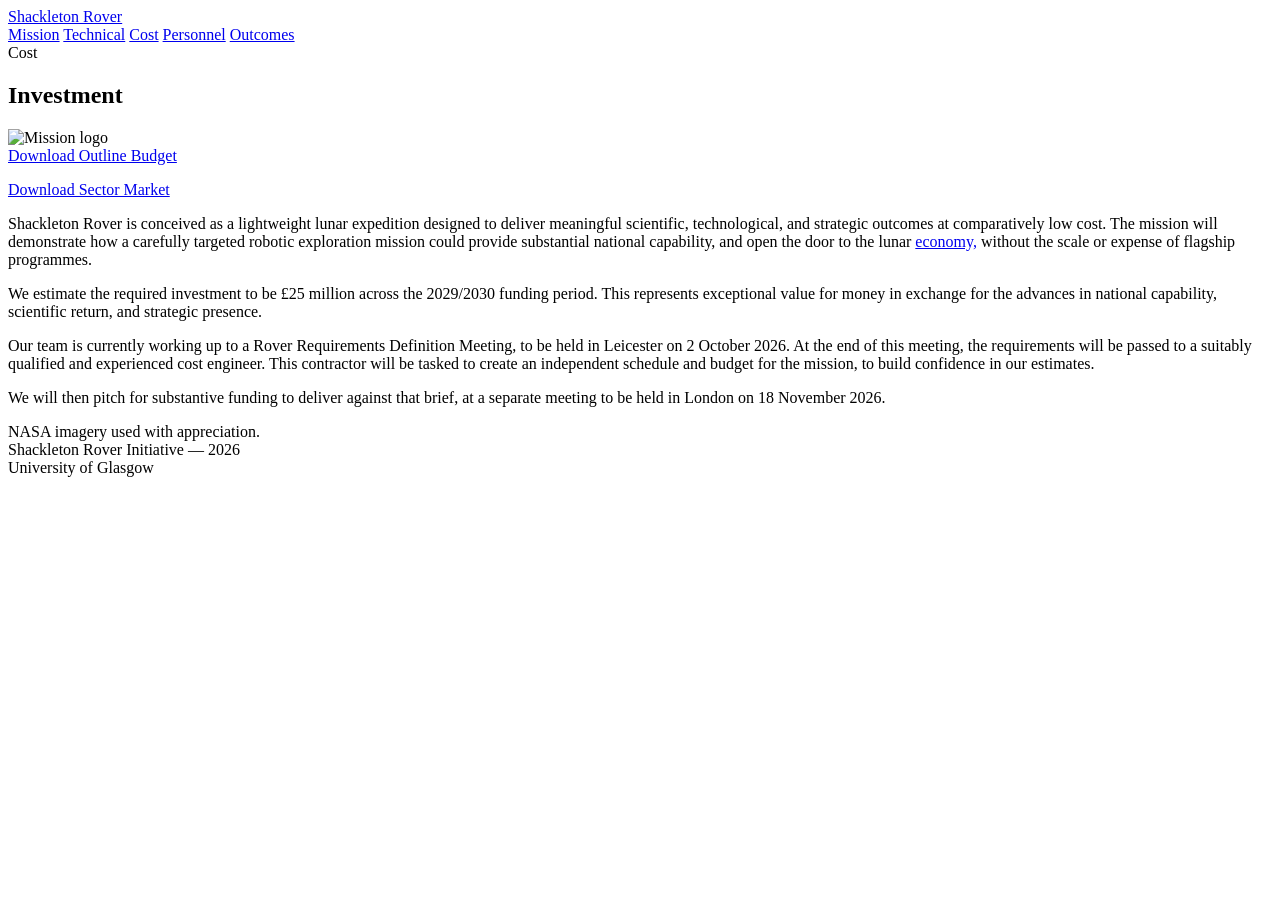
==== cost.html @ 97ef9038 "Added HTML files for relevant pages." ====
<!DOCTYPE html>
<html lang="en">

<head>

<meta charset="UTF-8">
<meta name="viewport" content="width=device-width, initial-scale=1.0">

<title>Cost | Shackleton Rover</title>

<link rel="stylesheet" href="css/styles.css">

</head>

<body>

<div class="page">

<nav>

<div class="logo">
<a href="index.html">Shackleton Rover</a>
</div>

<div class="nav-links">
<a href="mission.html">Mission</a>
<a href="technical.html">Technical</a>
<a href="cost.html">Cost</a>
<a href="personnel.html">Personnel</a>
<a href="outcomes.html">Outcomes</a>
</div>

</nav>

<section class="content-section">
<div class="mission-header">

<div class="mission-title">

<div class="kicker">
Cost
</div>

<h1>
Investment
</h1>

</div>

<img src="assets/images/logo.png"
class="mission-page-logo"
alt="Mission logo">

</div>
<div id="downloadButtons">
  <a class="button" href="assets/pdfs/Shackleton Rover (Investment).pdf" target="_blank">
Download Outline Budget
</a>
</p>
  <a class="button" href="assets/pdfs/Shackleton Rover (Sectoral).pdf" target="_blank">
Download Sector Market
</a>
</div>
</section>

<section class="content-section">
  <div class="columnText">
    <div class="column1">
<p>
Shackleton Rover is conceived as a lightweight lunar expedition designed to deliver meaningful scientific, technological, and strategic outcomes at comparatively low cost. The mission will demonstrate how a carefully targeted robotic exploration mission could provide substantial national capability, and open the door to the lunar <a href="https://www.deloitte.com/content/dam/assets-zone3/us/en/docs/services/consulting/2026/deloitte-building-the-lunar-economy-report.pdf">economy,</a> without the scale or expense of flagship programmes.
</p>

<p>
We estimate the required investment to be £25 million across the 2029/2030 funding period.
This represents exceptional value for money in exchange for the advances in national capability, scientific return, and strategic presence.
</p>
</div>
<div class="column2">
<p>
Our team is currently working up to a Rover Requirements Definition Meeting, to be held in Leicester on 2 October 2026. At the end of this meeting, the requirements will be passed to a suitably qualified and experienced cost engineer. This contractor will be tasked to create an independent schedule and budget for the mission, to build confidence in our estimates.
</p>
<p>
We will then pitch for substantive funding to deliver against that brief, at a separate meeting to be held in London on 18 November 2026.
</p>
</div>
</div>

</section>

<footer>

<div>
NASA imagery used with appreciation.
</div>

<div>
Shackleton Rover Initiative — 2026
</div>

<div>
University of Glasgow
</div>

</footer>

</div>

</body>
</html>
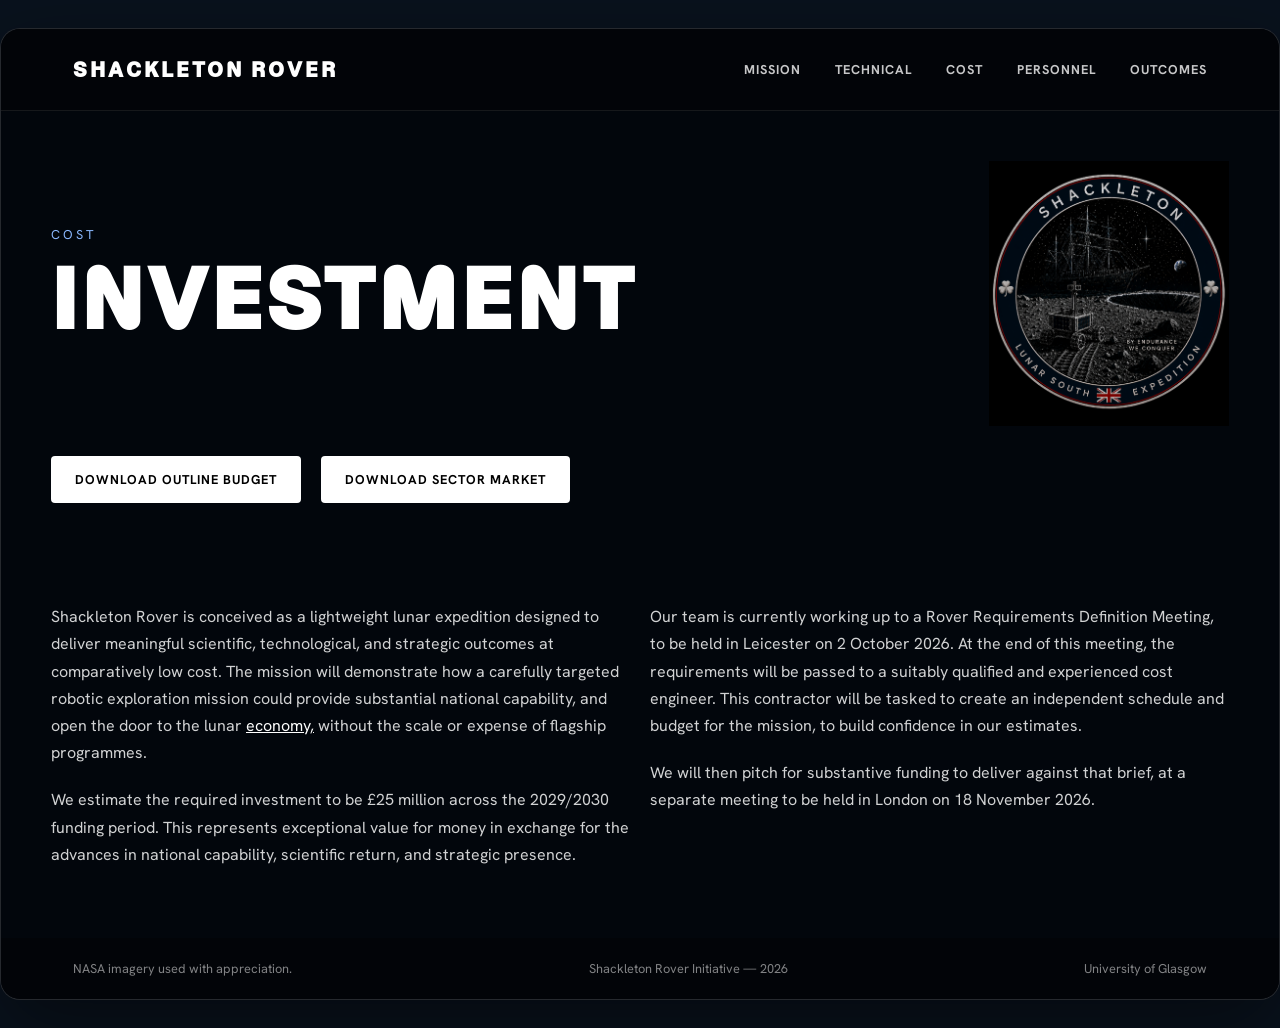
==== commit b31cc567: "Add favicon link in cost.html Add favicon link to cost.html" ====
--- a/cost.html
+++ b/cost.html
@@ -2,7 +2,7 @@
 <html lang="en">
 
 <head>
-
+<link rel="icon" type="image/x-icon" href="/images/logo.png">
 <meta charset="UTF-8">
 <meta name="viewport" content="width=device-width, initial-scale=1.0">
 
--- a/css/styles.css
+++ b/css/styles.css
@@ -0,0 +1,664 @@
+@import url('https://fonts.googleapis.com/css2?family=Hanken+Grotesk:ital,wght@0,100..900;1,100..900&family=Momo+Trust+Display&display=swap');
+
+*{
+  box-sizing:border-box;
+  margin:0;
+  padding:0;
+}
+
+html{
+  scroll-behavior:smooth;
+}
+
+body{
+  background:#09121d;
+  font-family:"Hanken Grotesk",Arial,Helvetica,sans-serif;
+  color:white;
+}
+
+.page{
+  max-width:1280px;
+  margin:28px auto;
+  border-radius:20px;
+  overflow:hidden;
+  border:1px solid rgba(255,255,255,.14);
+  background:#02060c;
+  box-shadow:0 30px 80px rgba(0,0,0,.45);
+  position:relative;
+}
+
+/* NAVIGATION */
+
+nav{
+  height:82px;
+
+  display:flex;
+  align-items:center;
+  justify-content:space-between;
+
+  padding:0 72px;
+
+  background:#020408;
+
+  border-bottom:1px solid rgba(255,255,255,.08);
+}
+
+.logo{
+  font-size:1.25em;
+  font-weight:800;
+  letter-spacing:3px;
+  text-transform:uppercase;
+}
+
+.logo a{
+  color:white;
+  text-decoration:none;
+  font-family: "Momo Trust Display", sans-serif;
+}
+
+.nav-links{
+  display:flex;
+  gap:34px;
+}
+
+.nav-links a{
+  color:rgba(255,255,255,.78);
+
+  text-decoration:none;
+
+  font-size:0.8em;
+  font-weight:700;
+
+  text-transform:uppercase;
+  letter-spacing:1px;
+
+  transition:.2s;
+}
+
+.nav-links a:hover{
+  color:white;
+}
+/* HERO */
+
+.hero{
+  position:relative;
+
+  min-height:430px;
+
+  display:flex;
+  align-items:center;
+  flex-wrap: wrap;
+
+  padding:80px 72px;
+
+  overflow:auto;
+
+  background:#000;
+}
+
+.hero::before{
+  content:"";
+
+  position:absolute;
+  inset:0;
+
+  background:
+    linear-gradient(
+      to bottom,
+      rgba(0,0,0,.25),
+      rgba(0,0,0,.6)
+    ),
+    url("../assets/images/earthrise.jpg");
+
+background-size:cover;
+background-position:92% 30%;
+background-repeat:no-repeat;
+  z-index:0;
+}
+
+.hero-content{
+  position:relative;
+  z-index:2;
+
+  max-width:680px;
+  display: flex;
+  flex-wrap: wrap;
+
+}
+
+.kicker{
+  color:#8bb8ff;
+
+  font-size:0.8em;
+
+  letter-spacing:3px;
+  text-transform:uppercase;
+
+  margin-bottom:18px;
+}
+
+h1{
+  font-size:5em;
+  line-height:.95;
+
+  letter-spacing:4px;
+  text-transform:uppercase;
+
+  margin-bottom:24px;
+  font-family: "Momo Trust Display", sans-serif;
+}
+
+.hero p{
+  font-size:1.5em;
+  line-height:1.5;
+
+  color:rgba(255,255,255,.92);
+
+  margin-bottom:34px;
+}
+
+.button{
+  display:inline-block;
+
+  background:white;
+  color:black;
+
+  padding:15px 24px;
+
+  border-radius:4px;
+
+  font-size:0.8em;
+  font-weight:700;
+
+  text-transform:uppercase;
+  letter-spacing:1px;
+
+  text-decoration:none;
+  max-width: 500px;
+}
+
+/* CONTENT */
+
+.content-section{
+  padding: 50px;
+}
+
+.content-section p a {
+  color: #ffffff;
+}
+
+.light-section p a {
+  color: #06101c;
+}
+
+.section-title{
+  font-size:1.25em;
+
+  letter-spacing:2px;
+  text-transform:uppercase;
+
+  margin-bottom:24px;
+}
+
+.content-section p{
+  color:rgba(255,255,255,.82);
+
+  line-height:1.7;
+
+
+
+  margin-bottom:20px;
+}
+.mission-header{
+  display:flex;
+  justify-content:space-between;
+  align-items:center;
+
+  gap:40px;
+
+  margin-bottom:30px;
+}
+
+.mission-title{
+  flex:1;
+}
+
+.mission-page-logo{
+  width:140px;
+  height:auto;
+
+  object-fit:contain;
+
+  opacity:.95;
+
+  flex-shrink:0;
+}
+/* MISSION HEADER */
+
+.mission-header{
+  display:flex;
+  justify-content:space-between;
+  align-items:center;
+
+  gap:40px;
+
+  margin-bottom:30px;
+}
+
+.mission-title{
+  flex:1;
+}
+
+.mission-page-logo{
+  width:240px;
+  height:auto;
+
+  display:block;
+
+  flex-shrink:0;
+}
+/* FEATURES */
+
+.dark-band{
+  background:
+    linear-gradient(
+      120deg,
+      #03101d,
+      #071b2e
+    );
+
+  padding: 50px;
+}
+
+.features{
+  display:grid;
+  grid-template-columns:repeat(3,1fr);
+}
+
+.feature{
+  padding:0 34px;
+
+  border-right:1px solid rgba(255,255,255,.16);
+}
+
+.feature:last-child{
+  border-right:0;
+}
+
+.icon{
+  font-size:2.25em;
+  margin-bottom:14px;
+}
+
+.feature h3{
+  font-size:1.2em;
+
+  letter-spacing:2px;
+  text-transform:uppercase;
+
+  margin-bottom:12px;
+}
+
+.feature p{
+  color:rgba(255,255,255,.82);
+  line-height:1.5;
+}
+
+/* LIGHT SECTION */
+
+.light-section{
+  background:#f3f3f1;
+  color:#06101c;
+
+  padding: 50px;
+}
+.light-section p{
+  line-height:1.7;
+  margin-bottom:20px;
+}
+.split{
+  display:grid;
+  grid-template-columns:1fr 1fr;
+
+  gap:50px;
+}
+
+.patron{
+  display:grid;
+  grid-template-columns:110px 1fr;
+
+  gap:24px;
+}
+
+.patron img{
+  width:110px;
+  height:110px;
+
+  border-radius:50%;
+
+  object-fit:cover;
+}
+
+.quote{
+  font-size:1.1em;
+  line-height:1.55;
+
+  font-style:italic;
+}
+
+.name{
+  margin-top:20px;
+
+  font-size:0.875em;
+  font-weight:800;
+
+  text-transform:uppercase;
+  letter-spacing:1px;
+}
+
+.role{
+  font-size:0.67em;
+
+  color:#28476d;
+
+  text-transform:uppercase;
+  letter-spacing:1px;
+
+  margin-top:4px;
+}
+
+/* NEWS */
+
+.news-item{
+  display:grid;
+  grid-template-columns:170px 1fr;
+
+  gap:22px;
+
+  margin-bottom:24px;
+}
+
+.news-item img{
+  width:170px;
+  height:112px;
+
+  object-fit:cover;
+
+  border-radius:4px;
+}
+
+.news-date{
+  font-size:0.67em;
+  margin-bottom:8px;
+}
+
+.news-item h3{
+  font-size:1.25em;
+  margin-bottom:8px;
+}
+
+/* EVENTS */
+
+.events{
+  background:
+    linear-gradient(
+      90deg,
+      rgba(2,9,18,.95),
+      rgba(2,9,18,.55)
+    );
+
+  padding:40px 72px;
+}
+
+.event-grid{
+  display:grid;
+  grid-template-rows:auto auto;
+  grid-auto-flow: column;
+  gap:40px;
+}
+
+.event{
+  display:grid;
+  grid-template-columns:48px 1fr;
+  gap:18px;
+}
+
+.event h3{
+  font-size:1.2em;
+
+  text-transform:uppercase;
+  letter-spacing:1px;
+
+  margin-bottom:10px;
+}
+
+.event p{
+  color:rgba(255,255,255,.82);
+  line-height:1.5;
+}
+/* FOOTER */
+
+footer{
+  background:#020408;
+
+  padding:22px 72px;
+
+  display:flex;
+  justify-content:space-between;
+
+  color:rgba(255,255,255,.5);
+
+  font-size:0.8em;
+}
+
+#downloadButtons {
+  display: flex;
+  gap: 10px;
+  flex-wrap: wrap;
+}
+
+.columnText {
+  display: flex;
+  flex-direction: row;
+  gap: 20px;
+}
+
+.column1 {
+  display: flex;
+  flex-direction: column;
+  flex-basis: 100%;
+  flex: 1;
+}
+
+.column2 {
+  display: flex;
+  flex-direction: column;
+  flex-basis: 100%;
+  flex: 1;
+}
+
+video {
+  max-width: 400px;
+  margin-left: auto;
+  margin-right: auto;
+}
+
+#personnelGrid {
+  display: flex;
+  flex-direction: row;
+  flex-wrap: wrap;
+  gap: 20px;
+  align-content: center;
+}
+
+.personnelMember {
+  display: flex;
+  flex-direction: column;
+  flex-basis: 0.25;
+  max-width: 20%;
+  grid-row-gap: 10px;
+}
+
+.personnelMember img {
+  object-fit: cover;
+  border: 1px solid #ffffff;
+  border-radius: 5px;
+}
+
+
+/* TABLET */
+
+@media(max-width:992px){
+
+  .page{
+    margin:0;
+    border-radius:0;
+  }
+
+  nav{
+    height:auto;
+
+    padding:18px 20px;
+
+    flex-direction:column;
+    align-items:flex-start;
+
+    gap:18px;
+  }
+
+  .logo{
+    font-size:1.25em;
+    line-height:1.1;
+  }
+
+  .nav-links{
+    display:flex;
+    flex-wrap:wrap;
+
+    gap:14px 18px;
+  }
+
+  .nav-links a{
+    font-size:0.67em;
+  }
+
+  .hero{
+    min-height:420px;
+  }
+
+  .hero::before{
+    background-size:140% auto;
+    background-position:65% 100%;
+  }
+
+  h1{
+    font-size:3em;
+    line-height:.95;
+  }
+
+  .hero p{
+    font-size:1.2em;
+  }
+
+  .mission-header{
+    flex-direction:column;
+    align-items:flex-start;
+
+    gap:20px;
+  }
+
+  .mission-page-logo{
+  }
+
+  .features{
+    grid-template-columns:1fr;
+  }
+
+  .feature{
+    border-right:0;
+
+    border-bottom:1px solid rgba(255,255,255,.14);
+
+    padding:24px 0;
+  }
+
+  .feature:last-child{
+    border-bottom:0;
+  }
+
+  .split{
+    grid-template-columns:1fr;
+  }
+
+  .event-grid{
+    display: flex;
+    flex-direction: column;
+  }
+
+  .events{
+    padding:40px 24px;
+  }
+
+  footer{
+    display:block;
+
+    text-align:center;
+
+    padding:24px;
+  }
+
+  footer div{
+    margin:8px 0;
+  }
+
+  .columnText {
+    flex-direction: column;
+    grid-row-gap: 0;
+  }
+
+  .personnelMember {
+    max-width: 30%;
+  }
+
+
+}
+
+/* MOBILE */
+@media(max-width:600px){
+  h1 {
+    font-size: 2em;
+  }
+
+  .patron{
+    display:flex;
+    flex-direction: column;
+    gap:24px;
+  }
+
+  .news-item {
+    display:flex;
+    flex-direction: column;
+  }
+
+  .news-item img {
+      width:100%;
+      min-height:225px;
+  }
+
+  .patron img{
+    width:110px;
+    height:110px;
+
+    border-radius:50%;
+
+    object-fit:cover;
+  }
+
+  .personnelMember {
+    max-width: 100%;
+  }
+
+  .personnelMember img {
+    max-width: 200px;
+  }
+}
